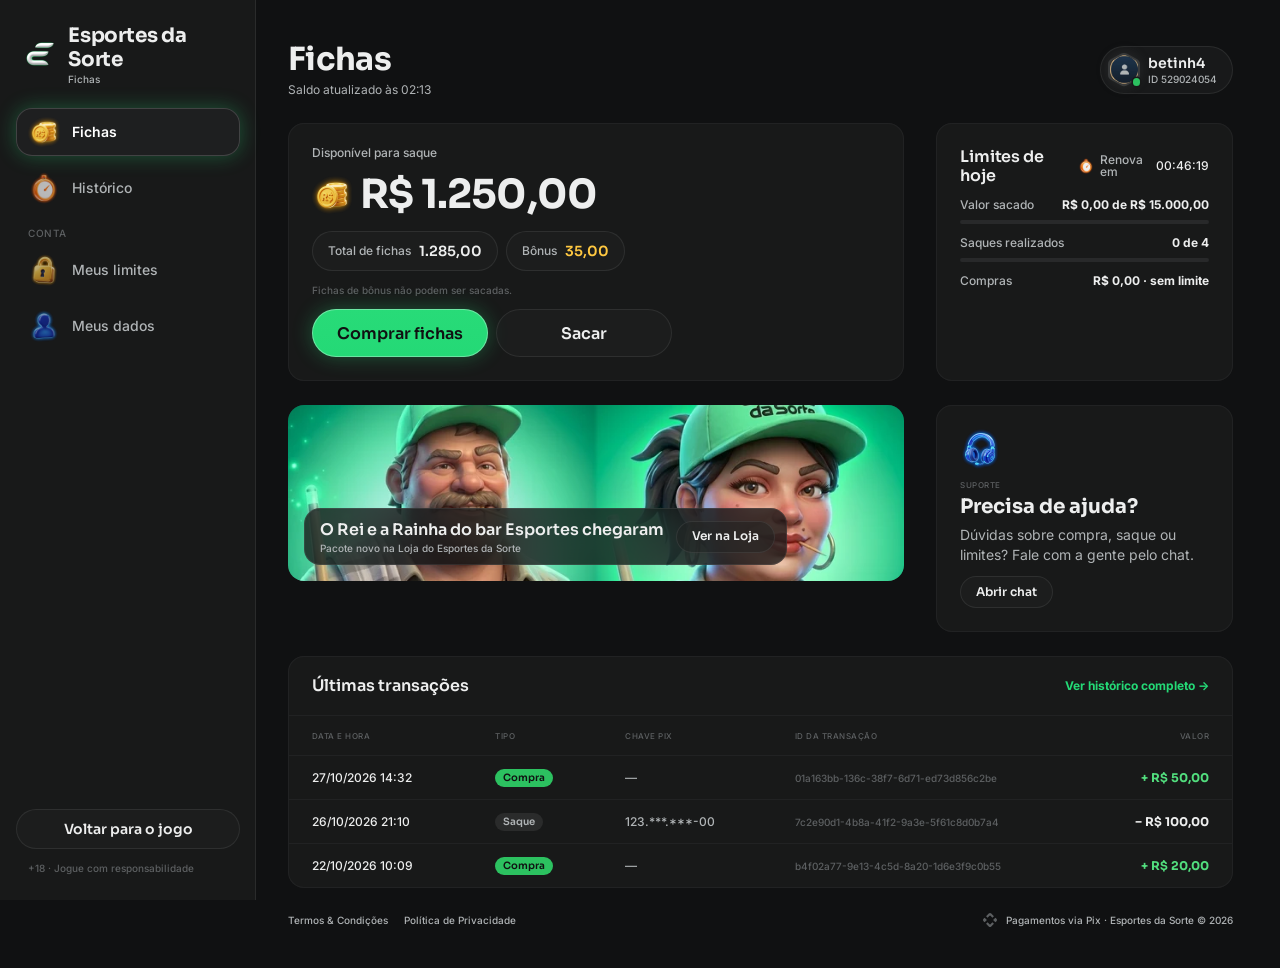
==== fichas/index.html @ b2b9f7c1 "Esportes da Sorte · protótipo navegável gerado a partir do EstrelaGames (cores, logo, verso, Rei e R" ====
<!doctype html>
<html lang="pt-BR">
<head>
<meta charset="utf-8">
<meta name="viewport" content="width=device-width, initial-scale=1, viewport-fit=cover">
<meta name="robots" content="noindex, nofollow">
<meta name="theme-color" content="#101112">
<title>Fichas · Esportes da Sorte</title>
<link rel="icon" href="../assets/ui/logo_icon.webp">
<link rel="preconnect" href="https://fonts.googleapis.com">
<link rel="preconnect" href="https://fonts.gstatic.com" crossorigin>
<link rel="stylesheet" href="https://fonts.googleapis.com/css2?family=Inter:wght@400;500;600;700&family=Sora:wght@600;700;800&display=swap">
<link rel="stylesheet" href="../css/tokens.css?v=20261027h">
<link rel="stylesheet" href="../css/ui.css?v=20261027h">
<link rel="stylesheet" href="fichas.css?v=20261027h">
</head>
<body>
<svg width="0" height="0" style="position:absolute" aria-hidden="true">
  <defs><clipPath id="hexclip" clipPathUnits="objectBoundingBox"><path id="hexpath" d=""/></clipPath></defs>
  <symbol id="i-chev-l-light" viewBox="0 0 320 512"><path d="M20.7 267.3c-6.2-6.2-6.2-16.4 0-22.6l192-192c6.2-6.2 16.4-6.2 22.6 0s6.2 16.4 0 22.6L54.6 256 235.3 436.7c6.2 6.2 6.2 16.4 0 22.6s-16.4 6.2-22.6 0l-192-192z"/></symbol>
  <symbol id="i-x" viewBox="0 0 384 512"><path d="M324.5 411.1c6.2 6.2 16.4 6.2 22.6 0s6.2-16.4 0-22.6L214.6 256 347.1 123.5c6.2-6.2 6.2-16.4 0-22.6s-16.4-6.2-22.6 0L192 233.4 59.5 100.9c-6.2-6.2-16.4-6.2-22.6 0s-6.2 16.4 0 22.6L169.4 256 36.9 388.5c-6.2 6.2-6.2 16.4 0 22.6s16.4 6.2 22.6 0L192 278.6 324.5 411.1z"/></symbol>
  <symbol id="i-check" viewBox="0 0 448 512"><path d="M438.6 105.4c12.5 12.5 12.5 32.8 0 45.3l-256 256c-12.5 12.5-32.8 12.5-45.3 0l-128-128c-12.5-12.5-12.5-32.8 0-45.3s32.8-12.5 45.3 0L160 338.7 393.4 105.4c12.5-12.5 32.8-12.5 45.3 0z"/></symbol>
  <symbol id="i-copy" viewBox="0 0 448 512"><path d="M208 0H332.1c12.7 0 24.9 5.1 33.9 14.1l67.9 67.9c9 9 14.1 21.2 14.1 33.9V336c0 26.5-21.5 48-48 48H208c-26.5 0-48-21.5-48-48V48c0-26.5 21.5-48 48-48zM48 128h80v64H64V448H256V416h64v48c0 26.5-21.5 48-48 48H48c-26.5 0-48-21.5-48-48V176c0-26.5 21.5-48 48-48z"/></symbol>
  <symbol id="i-pix" viewBox="0 0 24 24"><path d="M6.1 6.3 10.1 2.3a2.7 2.7 0 0 1 3.8 0l4 4-2.3 2.3-2.9-2.9a1 1 0 0 0-1.4 0L8.4 8.6 6.1 6.3zm11.8 11.4-4 4a2.7 2.7 0 0 1-3.8 0l-4-4 2.3-2.3 2.9 2.9a1 1 0 0 0 1.4 0l2.9-2.9 2.3 2.3zM2.3 10.1l1.6-1.6L7.4 12l-3.5 3.5-1.6-1.6a2.7 2.7 0 0 1 0-3.8zm19.4 0a2.7 2.7 0 0 1 0 3.8l-1.6 1.6-3.5-3.5 3.5-3.5 1.6 1.6z"/></symbol>
</svg>

<div class="fx">
  <aside class="side" id="side" aria-label="Menu"></aside>
  <div class="main">
    <header class="mtop" id="mtop"></header>
    <main class="page" id="page"></main>
    <footer class="foot" id="foot"></footer>
  </div>
</div>
<div class="veil" id="veil" hidden><section class="drawer" id="drawer" role="dialog" aria-modal="true"></section></div>
<div class="toast" id="toast"><span class="hint-pill" id="toastTxt"></span></div>

<script src="fichas.js?v=20261027h"></script>
</body>
</html>
---- css/tokens.css ----
/* Esportes da Sorte · tokens do DS EstrelaGames (Rjx31bgpOt4m1U8DVKyWtd · modo Esportes da Sorte), valores resolvidos 1:1 */
:root{
  color-scheme: dark;
  /* background */
  --bg-default:#101112; --bg-subtle:#181919; --bg-strong:#212223; --bg-raised:#28292a; --bg-inset:#010101; --bg-highlight:#ffffff14; --bg-chrome:#181919; --bg-divider:#28292a; --bg-band:#00000052;
  --bga-default-50:#10111280; --bga-default-75:#101112bf; --bga-subtle-50:#18191980; --bga-subtle-75:#181919bf;
  --bga-strong-25:#21222340; --bga-strong-50:#21222380; --bga-strong-75:#212223bf;
  --bga-secondary-16:#24d97629; --bga-secondary-32:#24d97652; --bga-accent-12:#ffc8411f;
  /* border */
  --border-muted:#ffffff14; --border-default:#212223; --border-strong:#383a3b; --border-focus:#28db78;
  --border-hl-top:#ffffff29; --border-gold-top:#aef3c0e5; --border-gold-bottom:#28db785c;
  /* text */
  --text-default:#edeeee; --text-muted:#b0b4b6; --text-link:#24d976; --text-subtle:#5d6062; --text-disabled:#454849;
  --text-brand:#24d976; --text-success:#52de7e; --text-error:#ff6b6e; --text-prize:#ffc841;
  --text-on-color:#ffffff; --text-on-color-muted:#ffffffd9; --text-on-color-subtle:#ffffffb2; --text-on-light:#101112;
  /* system */
  --sys-info:#3be682; --sys-success:#2cc160; --sys-success-strong:#8cf0a9; --sys-warning:#ffbe2e; --sys-error:#ef4452;
  --sysa-success-25:#2cc16040; --sysa-error-25:#ef445240; --sysa-info-25:#3b74f540;
  --notification-error:#ef4452;
  /* effects */
  --hl-subtle:#ffffff29; --hl:#ffffff52; --hl-strong:#ffffff7a;
  --shadow-faint:#0000001f; --shadow-subtle:#0000003d; --shadow:#00000066; --shadow-strong:#00000080;
  --glow-info:#28db7852; --glow-accent:#ffbe2e52; --glow-success:#52de7ea3; --glow-gold:#24d97652; --glow-blue:#24d976; --glow-red:#ff6b6e;
  /* surfaces */
  --surface-card-top:#181919; --surface-card-bottom:#101112; --surface-elevated-top:#28292a; --surface-elevated-bottom:#181919;
  /* buttons */
  --btn-primary-top:#28db78; --btn-primary-bg:#2b7d4a; --btn-secondary-border:#3be682;
  --btn-disabled-top:#28292a; --btn-disabled-bg:#28292a; --btn-disabled-text:#454849;
  /* tabs */
  --tab-default-text:#b0b4b6; --tab-container:#212223; --input-border:#212223;
  --tab-padrao:#28db78; --tab-padrao-tint:#28db783d; --tab-rosa:#e93d82; --tab-rosa-tint:#e93d823d;
  /* games */
  --game-truco:#e5484d; --game-paulista:#3b74f5; --game-cacheta:#8752f2; --game-tranca:#2cc160; --game-buraco:#1f9a4a;
  --game-poker:#0fa968; --game-sinuca:#2fa35a; --game-todos:#3be682; --game-domino:#14b8a6; --game-dama:#f76b15; --game-xadrez:#5b6cff;
  --game-paulista-tint:#3b74f53d; --game-truco-tint:#e5484d3d; --game-cacheta-tint:#8752f23d; --game-buraco-tint:#1f9a4a3d;
  /* crew */
  --crew-engenheiro:#4fb3ff; --crew-comandante:#f5c542; --crew-piloto:#ff5a36; --crew-navegador:#e86bff; --crew-explorador:#4dffb8;
  --crew-bar:#ff9f43; --crew-reis:#34d399; --crew-nobru:#3d8bff; --crew-inhui:#ff4fb0;
  /* stake / table */
  --stake-padrao-top:#1f5833; --stake-padrao-bottom:#132d1b; --stake-iniciante-top:#1f9a4a; --stake-iniciante-bottom:#1f502c;
  --table-card-top:#1f5a4a; --table-card-bottom:#0f2e2a; --table-stake:#ffc841;
  --plus-bg:#52de7e; --plus-icon:#101112;
  /* cards */
  --card-face:#ffffff; --card-border:#9ea2a4; --suit-red:#c72c3d; --suit-black:#141922; --back-top:#26693e; --back-bottom:#113c21;
  /* seat timer */
  --seat-timer-track:#ffffff1f; --seat-timer:#3be682;
  /* type */
  --f-display:"Sora", "Inter", system-ui, sans-serif;
  --f-ui:"Inter", system-ui, -apple-system, sans-serif;
  --f-call:"Industry", "Sora", sans-serif;
  /* marca · Esportes da Sorte (sobrescreve) */
  --back-top:#174a29; --back-bottom:#121b14; --btn-primary-text:#101112; --btn-primary-bg:#24d976; --crew-nobru:#3BE682; --crew-inhui:#3BE682; --crew-rainhaeds:#24D976;
}
/* estilos de texto do DS */
.t-d3xl{font:700 64px/1.2 var(--f-display);letter-spacing:-.02em}
.t-d2xl{font:700 48px/1.2 var(--f-display);letter-spacing:-.02em}
.t-dxl{font:700 40px/1.2 var(--f-display);letter-spacing:-.02em}
.t-dl{font:700 32px/1.2 var(--f-display);letter-spacing:-.02em}
.t-dm{font:700 24px/1.2 var(--f-display);letter-spacing:-.01em}
.t-ds{font:700 20px/1.2 var(--f-display);letter-spacing:-.01em}
.t-dxs{font:600 16px/1.2 var(--f-display)}
.t-d2xs{font:600 14px/1.2 var(--f-display)}
.t-d3xs{font:600 12px/1.2 var(--f-display)}
.t-hm{font:700 20px/1.2 var(--f-ui)}
.t-ll{font:500 16px/1 var(--f-ui)} .t-lm{font:500 14px/1 var(--f-ui)} .t-ls{font:500 12px/1 var(--f-ui)} .t-lxs{font:500 10px/1 var(--f-ui)} .t-l2xs{font:500 8px/1 var(--f-ui)}
.t-link{font:700 12px/1.5 var(--f-ui)}
.t-p2xl{font:400 20px/1.5 var(--f-ui)} .t-pm{font:400 14px/1.5 var(--f-ui)} .t-ps{font:400 12px/1.5 var(--f-ui)}
---- css/ui.css ----
/* EstrelaGames · base + componentes do DS (Apple Gamer Style · Glass). Medidas 1:1 com o Figma (frame 375). */
*{box-sizing:border-box}
html,body{height:100%;margin:0}
body{background:#05080c;color:var(--text-default);font-family:var(--f-ui);-webkit-font-smoothing:antialiased;overflow:hidden;-webkit-text-size-adjust:100%}
button{font:inherit;color:inherit;border:0;background:none;padding:0;margin:0;cursor:pointer;-webkit-tap-highlight-color:transparent;text-align:inherit}
button:focus-visible,[role="button"]:focus-visible{outline:2px solid var(--border-focus);outline-offset:2px}
/* cards clicáveis são div[role=button]: o WebKit (iPhone) não estica os filhos de um <button> com flex */
[role="button"]{cursor:pointer;-webkit-tap-highlight-color:transparent;-webkit-user-select:none;user-select:none;outline:0}
input{font:inherit;color:inherit;border:0;background:none;outline:0;padding:0;margin:0;min-width:0}
img,video{display:block;max-width:100%;user-select:none;-webkit-user-drag:none}
svg{display:block}
[hidden]{display:none!important}
.ic{flex:none;object-fit:contain;pointer-events:none}

/* ---------- aparelho ---------- */
.stage-wrap{position:fixed;inset:0;display:flex;align-items:center;justify-content:center}
.phone{position:relative;width:375px;height:812px;background:var(--bg-subtle);overflow:hidden;border-radius:48px;box-shadow:0 0 0 10px #0c1016,0 0 0 11px #2a3340,0 40px 80px rgba(0,0,0,.6);transform-origin:center;display:flex;flex-direction:column}
.status{position:relative;flex:none;height:44px;display:flex;align-items:center;justify-content:space-between;padding:0 26px 0 32px;font:600 15px/1 var(--f-ui);background:var(--bg-subtle);z-index:60;pointer-events:none}
.status .island{position:absolute;left:50%;top:10px;width:118px;height:32px;margin-left:-59px;border-radius:20px;background:#000}
.status .icons{display:flex;gap:6px;align-items:center}
.app{position:relative;flex:1;min-height:0;overflow:hidden}
@media (max-width:520px){
  .phone{width:100vw;height:100vh;height:100dvh;border-radius:0;box-shadow:none;transform:none!important}
  .status{display:none}
  .app{padding-top:env(safe-area-inset-top,0px)}
}
.scr{position:absolute;inset:0;display:flex;flex-direction:column;background:var(--bg-subtle);overflow:hidden}
.app>.scr{top:env(safe-area-inset-top,0px)}
@media (min-width:521px){.app>.scr{top:0}}
.scroll{flex:1;min-height:0;overflow-y:auto;overflow-x:hidden;-webkit-overflow-scrolling:touch;scrollbar-width:none;overscroll-behavior:contain}
.scroll::-webkit-scrollbar,.hscroll::-webkit-scrollbar{display:none}
/* linha com rolagem lateral: sem clip, sangra até a borda da tela (regra Oct 26) */
.hscroll{display:flex;overflow-x:auto;overflow-y:visible;scrollbar-width:none;margin:0 -8px;padding:0 8px;scroll-padding:0 8px;-webkit-overflow-scrolling:touch}

/* ---------- ícones 3D ---------- */
.i16{width:16px;height:16px}.i20{width:20px;height:20px}.i24{width:24px;height:24px}.i28{width:28px;height:28px}.i32{width:32px;height:32px}.i36{width:36px;height:36px}.i40{width:40px;height:40px}.i48{width:48px;height:48px}

/* ---------- header-game (Mobile · Glass) ---------- */
.hdr{position:relative;flex:none;height:64px;display:flex;align-items:center;gap:4px;padding:8px 12px;background:var(--bg-subtle);overflow:hidden;z-index:20}
.hdr::before{content:"";position:absolute;left:48px;top:-70px;width:280px;height:140px;border-radius:50%;background:var(--glow-blue);filter:blur(60px);opacity:.15;pointer-events:none}
.hdr .side{position:relative;flex:1;min-width:0;display:flex;align-items:center;gap:4px}
.hdr .logo{width:24px;height:36px;display:grid;place-items:center;flex:none}
.hdr .logo img{width:25px;height:24px}
.cpill{flex:1;min-width:0;height:34px;display:flex;align-items:center;gap:2px;padding:4px;border-radius:999px;background:linear-gradient(90deg,#52de7e1a,#21222306),var(--bga-strong-50);box-shadow:inset 0 0 0 1px var(--border-muted);overflow:hidden}
.cpill.bonus{padding:4px 8px 4px 4px;background:linear-gradient(90deg,#21222306,#ffc8411a),var(--bga-strong-50)}
.cpill .ic{width:24px;height:24px}
.cpill .t{flex:1;min-width:0;display:flex;flex-direction:column;gap:2px;text-align:left}
.cpill .t small{font:500 8px/1 var(--f-ui);color:var(--text-muted)}
.cpill .t b{font:700 12px/10px var(--f-ui);color:var(--text-default);white-space:nowrap;overflow:hidden;text-overflow:ellipsis}
.cpill.bonus .t b{color:var(--text-prize)}
.cpill .plus{width:20px;height:20px;border-radius:10px;background:var(--plus-bg);display:grid;place-items:center;flex:none}
.cpill .plus svg{width:12px;height:12px;fill:var(--plus-icon)}
.hbell{position:relative;width:36px;height:36px;border-radius:18px;background:var(--bga-strong-50);box-shadow:inset 0 0 0 1px var(--border-muted);display:grid;place-items:center;flex:none}
.hbell .ic{width:28px;height:28px}
.hbell i{position:absolute;left:28px;top:0;width:8px;height:8px;border-radius:50%;background:var(--notification-error)}
.hbell i[hidden]{display:none}

/* ---------- header-avatar (hexágono com borda da tripulação) ---------- */
.hav{position:relative;display:inline-block;flex:none;width:var(--w,44px);height:var(--h,48px)}
.hav .gl{position:absolute;left:-4.5%;top:0;width:109%;aspect-ratio:1;border-radius:50%;background:var(--cc);filter:blur(calc(var(--w,44px) * .16));opacity:.45;pointer-events:none}
.hav .hx{position:absolute;inset:0;-webkit-clip-path:url(#hexclip);clip-path:url(#hexclip);background:var(--cc)}
.hav .hx img{position:absolute;inset:2px;width:calc(100% - 4px);height:calc(100% - 4px);object-fit:cover;object-position:center top;-webkit-clip-path:url(#hexclip);clip-path:url(#hexclip);background:var(--bg-raised)}
.hav .on{position:absolute;left:77%;top:75%;width:23%;aspect-ratio:1;border-radius:50%;background:var(--sys-success);box-shadow:0 0 0 1.5px var(--bg-subtle)}
.hav.xs{--w:24px;--h:26px}.hav.s{--w:32px;--h:35px}.hav.m{--w:44px;--h:48px}.hav.l{--w:56px;--h:60px}
.hav.xs .hx img,.hav.s .hx img{inset:1.5px;width:calc(100% - 3px);height:calc(100% - 3px)}
.hav.empty{height:var(--w)}
.hav.empty .av0{position:absolute;inset:4.5%;width:91%;height:91%}
.hav.empty .add{position:absolute;left:63.6%;top:63.6%;width:27.3%;height:27.3%;border-radius:50%;background:var(--plus-bg);box-shadow:0 0 0 1.2px var(--bg-subtle);display:grid;place-items:center}
.hav.empty .add svg{width:58%;height:58%;fill:var(--plus-icon)}

/* ---------- avatar circular (avatar-estrela-games) ---------- */
.av{position:relative;display:inline-block;vertical-align:middle;flex:none;width:var(--s,48px);height:var(--s,48px);border-radius:50%;background:linear-gradient(180deg,var(--surface-elevated-top),var(--surface-elevated-bottom));box-shadow:inset 0 0 0 var(--bw,2px) #ffffff29}
.av img{position:absolute;inset:var(--bw,2px);width:calc(100% - 2*var(--bw,2px));height:calc(100% - 2*var(--bw,2px));border-radius:50%;object-fit:cover;object-position:center top}
.av.s{--s:32px;--bw:1px}.av.m{--s:48px;--bw:2px}.av.l{--s:80px;--bw:3px}.av.xl{--s:120px;--bw:4px}
.av .lvl{position:absolute;left:50%;bottom:-4px;transform:translateX(-50%);padding:1px 6px;border-radius:999px;background:var(--bg-raised);box-shadow:0 0 0 2px var(--bg-default);font:600 12px/14px var(--f-display);white-space:nowrap}
.av.empty .ph{position:absolute;inset:25%;width:50%;height:50%;fill:#ffffff52}
.av .addb{position:absolute;left:63.3%;top:63.3%;width:36.7%;height:36.7%;border-radius:50%;background:var(--plus-bg);display:grid;place-items:center;box-shadow:0 0 0 3px var(--bg-subtle)}
.av .addb svg{width:50%;height:50%;fill:#fff}

/* ---------- navbar-glass ---------- */
.nav{position:absolute;left:16px;right:16px;bottom:calc(12px + env(safe-area-inset-bottom,0px));height:64px;display:flex;align-items:stretch;padding:4px;border-radius:24px;background:var(--bga-strong-75);box-shadow:inset 0 0 0 1px var(--border-muted);-webkit-backdrop-filter:blur(24px);backdrop-filter:blur(24px);z-index:30}
.nav>button{position:relative;flex:1;min-width:0;display:flex;flex-direction:column;align-items:center;justify-content:center;border-radius:20px}
.nav>button .ic{width:32px;height:32px;opacity:.75}
.nav>button>span{font:500 10px/1 var(--f-ui);color:var(--text-subtle);white-space:nowrap}
.nav>button.on{flex:none;width:104px;justify-content:flex-end;gap:2px;padding-bottom:6px;background:var(--bga-secondary-16);box-shadow:inset 0 0 0 1px var(--hl-subtle),0 0 20px var(--glow-info)}
.nav>button.on .ic{position:absolute;left:28px;top:-14px;width:48px;height:48px;opacity:1}
.nav>button.on .lr{width:100%;display:flex;align-items:center;justify-content:space-between;padding:0 8px}
.nav>button.on .lr span{font:500 10px/1 var(--f-ui);color:var(--text-on-color)}
.nav .lr i{width:16px;height:16px;display:grid;place-items:center}
.nav .lr svg{width:10px;height:16px;fill:var(--text-on-color)}

/* ---------- game-block ---------- */
.gb{position:relative;flex:none;width:72px;height:64px;border-radius:16px;display:flex;flex-direction:column;align-items:center;justify-content:center;padding:4px 0;background:var(--tab-container);box-shadow:inset 0 0 0 1px var(--hl);font:500 10px/1 var(--f-ui);color:var(--text-on-color);white-space:nowrap}
.gb .ic{width:40px;height:40px}
.gb.on{justify-content:flex-end;padding:0 0 6px;background:var(--gc);box-shadow:0 4px 12px var(--gs,transparent)}
.gb.on .ic{position:absolute;left:50%;top:-12px;width:60px;height:60px;margin-left:-30px}
.gb .lk{position:absolute;right:4px;top:4px;width:14px;height:14px;opacity:.8}
.gb.on .lk{display:none}
.games-row{gap:8px;padding-top:12px;margin-top:-12px}
.games-row .gb{width:72px}

/* ---------- tabs ---------- */
.tabs{display:flex;gap:2px;height:44px;padding:4px;border-radius:12px;background:var(--bg-raised);box-shadow:inset 0 0 0 1px var(--input-border)}
.tabs>button{position:relative;flex:1;min-width:0;height:34px;border-radius:8px;display:flex;align-items:center;justify-content:center;padding:8px 16px;font:500 12px/1 var(--f-ui);color:var(--tab-default-text);white-space:nowrap}
.tabs>button.on{background:var(--tc-tint);font:700 12px/18px var(--f-ui);color:var(--text-default)}
.tabs>button.on::after{content:"";position:absolute;left:50%;bottom:0;width:24px;height:3px;margin-left:-12px;border-radius:2px;background:var(--tc);box-shadow:0 0 8px var(--tc)}
.tabs>button .lk{font:500 9px/1 var(--f-ui);margin-left:4px;opacity:.7}
.tabs{--tc:var(--tab-padrao);--tc-tint:var(--tab-padrao-tint)}
.tabs.t-azul{--tc:var(--game-paulista);--tc-tint:var(--game-paulista-tint)}
.tabs.t-vermelha{--tc:var(--game-truco);--tc-tint:var(--game-truco-tint)}
.tabs.t-roxa{--tc:var(--game-cacheta);--tc-tint:var(--game-cacheta-tint)}
.tabs.t-verde{--tc:var(--game-buraco);--tc-tint:var(--game-buraco-tint)}
.tabs.t-rosa{--tc:var(--tab-rosa);--tc-tint:var(--tab-rosa-tint)}

/* ---------- button-glass ---------- */
.btn{display:inline-flex;align-items:center;justify-content:center;gap:8px;white-space:nowrap;transition:transform .12s,filter .12s;flex:none}
.btn:active{transform:scale(.97)}
.btn.l{height:48px;padding:0 24px;border-radius:24px;font:600 16px/1.2 var(--f-display)}
.btn.m{height:40px;padding:0 20px;border-radius:20px;font:600 14px/1.2 var(--f-display)}
.btn.s{height:32px;padding:0 16px;border-radius:16px;font:600 12px/1.2 var(--f-display)}
.btn.xl{height:56px;padding:0 24px;border-radius:28px;font:600 16px/1.2 var(--f-display)}
.btn.m44{height:44px;border-radius:22px}
.btn.pri{background:linear-gradient(180deg,var(--btn-primary-top),var(--btn-primary-bg));box-shadow:inset 0 0 0 1px var(--hl),0 0 20px var(--glow-info);color:var(--btn-primary-text)}
.btn.sec{background:var(--bga-strong-50);box-shadow:inset 0 0 0 1px var(--border-muted);color:var(--text-default)}
.btn:disabled,.btn.dis{background:var(--btn-disabled-bg);box-shadow:none;color:var(--btn-disabled-text);pointer-events:none}
.btn.danger-txt{background:none;box-shadow:none;color:var(--text-error);font:500 14px/1 var(--f-ui)}
.btn.fill{flex:1;min-width:0}
.btn.wide{width:100%}
.btn .ic{width:20px;height:20px}

/* ---------- button-icon ---------- */
.bicon{width:40px;height:40px;border-radius:20px;display:grid;place-items:center;flex:none;background:var(--bga-strong-50);box-shadow:inset 0 0 0 1px var(--border-muted)}
.bicon .ic{width:24px;height:24px}
.bicon.s{width:32px;height:32px;border-radius:16px}.bicon.s .ic{width:20px;height:20px}
.bicon svg{width:14px;height:14px;fill:var(--text-default)}
.bicon.s28{width:28px;height:28px;border-radius:14px}.bicon.s28 svg{width:16px;height:16px}

/* ---------- tag ---------- */
.tag{display:inline-flex;align-items:center;gap:4px;padding:2px 8px;border-radius:999px;font:600 12px/14px var(--f-display);white-space:nowrap;flex:none}
.tag.neutral{background:#ffffff14;color:var(--text-muted)}
.tag.gold{background:#24d97629;color:var(--text-brand);box-shadow:inset 0 0 0 1px #aef3c08c}
.tag.success{background:var(--sys-success);color:var(--bg-default)}
.tag.danger{background:var(--sys-error);color:var(--text-default)}
.tag.info{background:var(--sys-info);color:var(--text-default)}
.tag.live{background:var(--sys-error);color:var(--text-default)}
.tag.beginner{background:var(--game-buraco);color:var(--text-default)}

/* ---------- section-title ---------- */
.stitle{display:flex;align-items:center;justify-content:space-between;gap:16px}
.stitle .tx{flex:1;min-width:0;display:flex;flex-direction:column;gap:2px}
.stitle b{font:700 20px/1.2 var(--f-display);letter-spacing:-.01em}
.stitle small{font:500 12px/1 var(--f-ui);color:var(--text-muted)}
.trow{display:flex;align-items:center;justify-content:space-between;gap:8px}
.trow b{font:600 14px/1.2 var(--f-display)}
.trow small{font:500 10px/1 var(--f-ui);color:var(--text-subtle)}

/* ---------- page-top ---------- */
.ptop{flex:none;display:flex;align-items:center;justify-content:space-between;gap:8px;padding:8px;min-height:45px}
.ptop .l{display:flex;align-items:center;gap:8px;min-width:0}
.ptop .back{width:28px;height:28px;border-radius:14px;display:grid;place-items:center;background:var(--bga-strong-50);box-shadow:inset 0 0 0 1px var(--border-muted);flex:none}
.ptop .back svg{width:10px;height:16px;fill:var(--text-default)}
.ptop .tx{display:flex;flex-direction:column;min-width:0}
.ptop .tx b{font:600 16px/1.2 var(--f-display);white-space:nowrap;overflow:hidden;text-overflow:ellipsis}
.ptop .tx small{display:flex;align-items:center;gap:4px;font:500 10px/1 var(--f-ui);color:var(--text-muted)}
.ptop .tx small i{width:6px;height:6px;border-radius:50%;background:var(--sys-success)}

/* ---------- input-search / input ---------- */
.search{display:flex;align-items:center;gap:8px;height:40px;padding:0 16px 0 12px;border-radius:20px;background:var(--bga-strong-50);box-shadow:inset 0 0 0 1px var(--border-muted)}
.search svg{width:16px;height:16px;fill:var(--text-muted);flex:none}
.search input{flex:1;font:500 12px/1 var(--f-ui);color:var(--text-default)}
.search input::placeholder{color:var(--text-muted)}
.field{display:flex;flex-direction:column;gap:8px}
.field>label{font:500 14px/1 var(--f-ui);color:var(--text-default)}
.field .box{display:flex;align-items:center;gap:8px;height:40px;padding:8px 12px;border-radius:12px;background:var(--bga-strong-50);box-shadow:inset 0 0 0 1px var(--border-muted)}
.field .box:focus-within{box-shadow:inset 0 0 0 1px var(--border-focus)}
.field .box input{flex:1;font:400 14px/1.5 var(--f-ui);color:var(--text-default)}
.field .box input::placeholder{color:var(--text-disabled)}
.field .box button svg{width:20px;height:20px;fill:var(--text-muted)}

/* ---------- otp ---------- */
.otp{display:flex;gap:8px;justify-content:center}
.otp .bx{width:48px;height:56px;border-radius:12px;background:#ffffff14;display:grid;place-items:center;font:700 24px/1.2 var(--f-display);color:var(--text-default);box-shadow:inset 0 0 0 1px var(--border-muted)}
.otp .bx.act{background:#ffffff1f;box-shadow:inset 0 0 0 2px var(--border-focus),0 0 12px var(--glow-info)}
.otp .bx.act::after{content:"";width:2px;height:24px;background:var(--border-focus);animation:blink 1s steps(1) infinite}
@keyframes blink{50%{opacity:0}}
.otp-in{position:absolute;opacity:0;pointer-events:none;width:1px;height:1px}

/* ---------- progress ---------- */
.prog{height:4px;border-radius:999px;background:#ffffff1f;overflow:hidden;flex:1}
.prog i{display:block;height:100%;border-radius:inherit;background:var(--tab-padrao);transition:width .3s}

/* ---------- stake-pill ---------- */
.stakes{position:relative;height:128px;overflow:hidden;margin:0 -8px}
.stakes .track{position:absolute;top:8px;left:50%;transform:translateX(-50%);display:flex;align-items:center;gap:8px;height:112px}
.sp{position:relative;flex:none;display:flex;flex-direction:column;border-radius:16px;padding:4px 4px 0;background:linear-gradient(180deg,var(--surface-elevated-top),var(--surface-card-bottom));box-shadow:inset 0 0 0 1px #ffffff29,0 16px 40px var(--shadow);transition:width .25s,height .25s}
.sp .st{position:relative;flex:1;align-self:stretch;border-radius:12px;display:flex;flex-direction:column;align-items:center;justify-content:center;gap:4px;background:linear-gradient(180deg,var(--stake-padrao-top),var(--stake-padrao-bottom));box-shadow:inset 0 0 0 1px var(--hl-subtle),inset 0 2px 8px var(--shadow)}
.sp .v{display:flex;align-items:center;gap:4px;font:600 14px/1.2 var(--f-display);white-space:nowrap}
.sp .v .ic{width:14px;height:14px}
.sp .q{position:absolute;top:4px;right:4px;display:flex;align-items:center;gap:3px;padding:2px 5px;border-radius:8px;background:var(--bga-strong-50);font:500 8px/1 var(--f-ui);white-space:nowrap}
.sp .q::before{content:"";width:5px;height:5px;border-radius:50%;background:var(--sys-success)}
.sp .tg{padding:2px 6px;border-radius:6px;background:var(--bga-strong-50);font:500 8px/1 var(--f-ui);color:var(--text-success)}
.sp .ft{flex:none;display:flex;align-items:center;justify-content:center;gap:3px;padding:4px 0 5px;white-space:nowrap}
.sp .ft small{font:500 8px/1 var(--f-ui);color:var(--text-muted)}
.sp .ft b{font:500 8px/1 var(--f-ui)}
.sp.ini .st{background:linear-gradient(180deg,var(--stake-iniciante-top),var(--stake-iniciante-bottom))}
.sp.S{width:68px;height:68px;padding:4px}
.sp.S .q,.sp.S .ft,.sp.S .tg{display:none}
.sp.M{width:88px;height:88px}
.sp.M .v{font:600 16px/1.2 var(--f-display)} .sp.M .v .ic{width:18px;height:18px}
.sp.L{width:112px;height:112px}
.sp.L .v{font:700 20px/1.2 var(--f-display);letter-spacing:-.01em} .sp.L .v .ic{width:24px;height:24px}
.sp.L .ft b{font:500 10px/1 var(--f-ui)}
.sp.on{box-shadow:inset 0 0 0 2px var(--btn-secondary-border),0 0 20px var(--glow-info)}
.sp.on .st{background:linear-gradient(180deg,var(--btn-primary-top),var(--btn-primary-bg))}
.sp.on.ini .st{background:linear-gradient(180deg,var(--stake-iniciante-top),var(--stake-iniciante-bottom))}
.stake-grid{display:grid;grid-template-columns:repeat(3,minmax(0,1fr));gap:12px}
.stake-grid .sp{width:auto;height:88px}

/* ---------- table-glass (mesa aberta) ---------- */
.tg-row{display:grid;grid-template-columns:repeat(2,minmax(0,1fr));gap:16px 8px}
.tgl{position:relative;height:92px;border-radius:46px;padding:4px;display:flex;background:linear-gradient(180deg,var(--surface-elevated-top),var(--surface-card-bottom));box-shadow:inset 0 0 0 1px #ffffff29,0 16px 40px var(--shadow);text-align:left}
.tgl .felt{flex:1;align-self:stretch;min-width:0;display:flex;align-items:center;padding:10px 12px 6px 70px;border-radius:41px;background:linear-gradient(180deg,var(--table-card-top),var(--table-card-bottom));box-shadow:inset 0 0 0 1px var(--hl-subtle),inset 0 2px 8px var(--shadow)}
.tgl .vals{display:flex;flex-direction:column;gap:4px;min-width:0}
.tgl .vals b{font:600 14px/1.2 var(--f-display);color:var(--table-stake);white-space:nowrap}
.tgl .vals small{font:500 10px/1 var(--f-ui);color:#ffffffb2;white-space:nowrap}
.tgl .seats{display:flex;align-items:center;gap:2px;height:20px}
.tgl .seats .pl{display:flex}
.tgl .seats .pl span{width:20px;height:20px;border-radius:10px;overflow:hidden;background:var(--cc);margin-right:-6px;box-shadow:0 0 0 1px var(--table-card-bottom)}
.tgl .seats .pl span img{width:100%;height:100%;object-fit:cover;object-position:center top}
.tgl .seats em{font:600 12px/14px var(--f-display);font-style:normal;margin-left:8px}
.tgl .tab{position:absolute;left:50%;top:-8px;transform:translateX(-50%);padding:2px 8px;border-radius:8px;background:var(--surface-elevated-top);box-shadow:inset 0 0 0 1px var(--border-muted);font:500 10px/12px var(--f-ui);color:var(--text-subtle);white-space:nowrap}
.tgl .deck{position:absolute;left:14px;top:25px;width:52px;height:52px}
.tgl.locked .felt>*{opacity:.55}
.tgl.pool{border-radius:16px}
.tgl.pool .felt{border-radius:12px;position:relative;overflow:hidden;background:linear-gradient(180deg,#2fa35a,#145c32)}
.tgl.pool .felt::before{content:"";position:absolute;left:30%;top:0;bottom:0;border-left:1px solid #ffffff29}
.tgl.pool .pk{position:absolute;width:10px;height:10px;border-radius:50%;background:#000000b2;box-shadow:inset 0 0 0 1px #ffffff1f}

/* ---------- action-tile ---------- */
.atile{width:80px;height:64px;border-radius:16px;display:flex;flex-direction:column;align-items:center;justify-content:center;background:var(--bga-strong-50);box-shadow:inset 0 0 0 1px var(--border-muted);font:600 14px/1.2 var(--f-display);flex:none}
.atile .ic{width:28px;height:28px}

/* ---------- bottom sheet (sheet glass) ---------- */
.veil{position:absolute;inset:0;z-index:50;background:var(--bga-default-75);display:flex;align-items:flex-end;animation:fade .2s both}
.bsheet{position:relative;width:100%;max-height:calc(100% - 24px);display:flex;flex-direction:column;align-items:stretch;gap:12px;padding:8px 12px calc(24px + env(safe-area-inset-bottom,0px));border-radius:24px 24px 0 0;background:var(--bg-subtle);box-shadow:inset 0 1px 0 var(--hl-subtle),0 16px 40px var(--shadow);animation:up .28s cubic-bezier(.2,.9,.3,1) both;overflow:hidden}
.bsheet.g16{gap:16px}
.bsheet .handle{width:36px;height:4px;border-radius:2px;background:var(--border-muted);align-self:center;flex:none}
.bsheet .scroll{margin:0 -12px;padding:0 12px}
.sh-h{display:flex;align-items:center;gap:12px;flex:none}
.sh-h>.ic{width:36px;height:36px}
.sh-h .tx{flex:1;min-width:0;display:flex;flex-direction:column;gap:2px}
.sh-h .tx b{font:600 16px/1.2 var(--f-display)}
.sh-h .tx small{font:500 10px/1.2 var(--f-ui);color:var(--text-subtle)}
.sh-h .tx small.ok{display:flex;align-items:center;gap:6px;color:var(--sys-success)}
.sh-h .tx small.ok::before{content:"";width:8px;height:8px;border-radius:50%;background:var(--sys-success)}
.xbtn{width:32px;height:32px;border-radius:16px;display:grid;place-items:center;background:var(--bga-strong-50);box-shadow:inset 0 0 0 1px var(--border-muted);flex:none}
.xbtn svg{width:14px;height:14px;fill:var(--text-default)}
@keyframes up{from{transform:translateY(100%)}to{transform:none}}
@keyframes fade{from{opacity:0}}
@keyframes pop{from{transform:scale(.3);opacity:0}}

/* ---------- hint (pílula) / toast ---------- */
.hint-pill{display:inline-flex;align-items:center;gap:4px;padding:4px 12px;border-radius:999px;background:var(--bga-strong-75);box-shadow:inset 0 0 0 1px var(--hl-subtle);font:500 10px/1.2 var(--f-ui);color:var(--text-default);white-space:nowrap;-webkit-backdrop-filter:blur(12px);backdrop-filter:blur(12px)}
.toast{position:absolute;left:50%;top:72px;transform:translate(-50%,-8px);opacity:0;transition:opacity .2s,transform .2s;z-index:90;pointer-events:none;max-width:calc(100% - 32px)}
.toast .hint-pill{font-size:11px;padding:6px 14px;white-space:normal;text-align:center}
.toast.show{opacity:1;transform:translate(-50%,0)}

/* ---------- list / cells ---------- */
.cell{display:flex;flex-direction:column;gap:2px;padding:8px;border-radius:12px;background:var(--bga-strong-50);box-shadow:inset 0 0 0 1px var(--border-muted);min-width:0;flex:1}
.cell small{font:500 10px/1 var(--f-ui);color:var(--text-subtle)}
.cell b{font:600 14px/1.2 var(--f-display);white-space:nowrap}
.card-raised{border-radius:16px;background:var(--bg-raised)}
.muted{color:var(--text-muted)}.subtle{color:var(--text-subtle)}.prize{color:var(--text-prize)}.ok{color:var(--text-success)}.err{color:var(--text-error)}

@media (prefers-reduced-motion: reduce){*,*::before,*::after{animation-duration:.01ms!important;animation-iteration-count:1!important;transition-duration:.01ms!important}}
---- fichas/fichas.css ----
/* Esportes da Sorte · Fichas (página fora do app). Usa os tokens e componentes do app (../css/tokens.css + ui.css: .btn, .tabs, .tag, .field, .xbtn, .hav, .toast).
   Celular (Figma W01–W09, 375): header + abas + cartões empilhados, comprar/sacar em tela cheia.
   Computador ≥ 1024 (Figma DW01–DW09, 1920): menu 256 à esquerda, conteúdo 1312 (grade 864 + 416, gap 32), comprar/sacar num drawer de 480. */
html,body{height:auto;min-height:100%}
html{scrollbar-gutter:stable}
body{overflow:auto;background:var(--bg-default)}
body.lock{overflow:hidden}
a{color:inherit;text-decoration:none}
.od{display:none}
.fx{min-height:100vh;display:flex}
.main{flex:1;min-width:0;display:flex;flex-direction:column}
.ic{width:24px;height:24px}

/* ---------- celular: header + abas ---------- */
.side{display:none}
.mtop{position:sticky;top:0;z-index:20;display:flex;flex-direction:column;background:var(--bg-default);padding-top:env(safe-area-inset-top,0px)}
.mtop .row{display:flex;align-items:center;gap:12px;height:60px;padding:0 16px 0 12px;box-shadow:inset 0 -1px 0 var(--border-muted)}
.bk{width:32px;height:32px;border-radius:16px;display:grid;place-items:center;flex:none;background:var(--bga-strong-50);box-shadow:inset 0 0 0 1px var(--border-muted)}
.bk svg{width:10px;height:16px;fill:var(--text-brand)}
.brand{flex:1;min-width:0;display:flex;align-items:center;gap:12px}
.brand img{width:33px;height:32px}
.brand span{display:flex;flex-direction:column;gap:2px}
.brand b{font:700 20px/1.2 var(--f-display);letter-spacing:-.01em}
.brand small{font:500 10px/1 var(--f-ui);color:var(--text-muted)}
.mtop .tabs{margin:12px 12px 0}
.mtop .tabs>button{height:36px}

.page{display:flex;flex-direction:column;gap:12px;padding:12px 12px 0}
.ptitle{display:none}
.ptitle.mob{display:flex;padding:8px 4px 0}
.ptitle .tx{display:flex;flex-direction:column;gap:4px}
.ptitle h1{margin:0;font:700 20px/1.2 var(--f-display);letter-spacing:-.01em}
.ptitle .tx small{font:400 12px/1.4 var(--f-ui);color:var(--text-muted)}
.ptitle .r{display:none}

.card{display:flex;flex-direction:column;gap:16px;padding:16px;border-radius:16px;background:var(--bg-subtle);box-shadow:inset 0 0 0 1px var(--border-default)}
.grid,.col{display:flex;flex-direction:column;gap:12px}

/* saldo */
.bal{gap:12px}
.bal .lbl{font:500 12px/1 var(--f-ui);color:var(--text-muted)}
.amt{display:flex;align-items:center;gap:8px}
.amt .ic{width:32px;height:32px}
.amt b{font:700 32px/1.2 var(--f-display);letter-spacing:-.02em}
.chips{display:flex;flex-wrap:wrap;gap:8px}
.chip{display:inline-flex;align-items:center;gap:8px;height:40px;padding:0 16px;border-radius:20px;background:var(--bga-strong-50);box-shadow:inset 0 0 0 1px var(--border-muted)}
.chip small{font:500 12px/1 var(--f-ui);color:var(--text-muted)}
.chip b{font:600 14px/1.2 var(--f-display)}
.prize{color:var(--text-prize)}
.bal .bnote{font:500 10px/1.4 var(--f-ui);color:var(--text-subtle)}
.acts{display:grid;grid-template-columns:repeat(2,minmax(0,1fr));gap:8px}
.acts .btn{width:100%}

/* limites */
.lim{gap:12px}
.lh{display:flex;align-items:center;justify-content:space-between;gap:8px}
.lh>b{font:700 20px/1.2 var(--f-display);letter-spacing:-.01em}
.renew{display:flex;align-items:center;gap:6px}
.renew .ic{width:16px;height:16px}
.renew small{font:500 12px/1 var(--f-ui);color:var(--text-muted)}
.renew b{font:500 12px/1 var(--f-ui)}
.lrow{display:flex;align-items:center;justify-content:space-between;gap:8px;font:500 14px/1.2 var(--f-ui);color:var(--text-muted)}
.lrow b{font:700 14px/1.2 var(--f-ui);color:var(--text-default);text-align:right}
.lbar{display:block;height:4px;margin-top:-4px;border-radius:2px;background:var(--bg-raised);overflow:hidden}
.lbar i{display:block;height:100%;border-radius:2px;background:var(--tab-padrao)}

/* banner da Loja */
.banner{position:relative;height:168px;border-radius:16px;overflow:hidden;box-shadow:inset 0 0 0 1px var(--border-default)}
.banner>img{width:100%;height:100%;object-fit:cover;object-position:center 30%}
.banner .gl{position:absolute;left:12px;right:12px;bottom:12px;display:flex;align-items:center;gap:12px;padding:12px 12px 12px 16px;border-radius:16px;background:var(--bga-default-75);-webkit-backdrop-filter:blur(24px);backdrop-filter:blur(24px);box-shadow:inset 0 0 0 1px var(--border-muted)}
.banner .gl>span{flex:1;min-width:0;display:flex;flex-direction:column;gap:4px}
.banner .gl b{font:600 14px/1.2 var(--f-display);white-space:nowrap;overflow:hidden;text-overflow:ellipsis}
.banner .gl small{font:500 10px/1 var(--f-ui);color:var(--text-muted)}

/* suporte */
.help{flex-direction:row;align-items:center;gap:12px}
.help>.ic{width:40px;height:40px}
.help .tx{flex:1;min-width:0;display:flex;flex-direction:column;gap:2px}
.help .k{display:none}
.help .tx b{font:600 16px/1.2 var(--f-display)}
.help .tx>span{font:500 12px/1.3 var(--f-ui);color:var(--text-muted)}

/* transações */
.txs{padding:0;gap:0;overflow:hidden}
.th{display:flex;align-items:center;justify-content:space-between;padding:16px;box-shadow:inset 0 -1px 0 var(--border-default)}
.th b{font:600 16px/1.2 var(--f-display)}
.th a{font:700 12px/1.5 var(--f-ui);color:var(--text-link)}
.tbl{display:none}
.tlist{display:flex;flex-direction:column}
.trow{display:flex;align-items:center;justify-content:space-between;gap:12px;padding:16px;box-shadow:inset 0 -1px 0 var(--border-default)}
.trow:last-child{box-shadow:none}
.trow span{display:flex;flex-direction:column;gap:6px}
.trow .l{align-items:flex-start}
.trow .r{align-items:flex-end;text-align:right}
.trow small{font:500 12px/1 var(--f-ui);color:var(--text-muted)}
.trow .r small{font-size:10px;color:var(--text-subtle)}
.trow b{font:700 14px/1.2 var(--f-display)}
.ok{color:var(--text-success)!important}
.tag{font-size:12px;padding:3px 10px}

/* histórico: no celular cada bloco é um cartão */
.hist{background:none;box-shadow:none;padding:0;gap:12px}
.hbar{display:flex;flex-direction:column;gap:12px}
.hbar .tabs>button{height:36px}
.flt{display:flex;gap:8px}
.fbtn,.search{display:flex;align-items:center;gap:8px;height:40px;padding:0 12px;border-radius:12px;background:var(--bg-subtle);box-shadow:inset 0 0 0 1px var(--border-default);font:500 14px/1 var(--f-ui)}
.fbtn{flex:none}
.fbtn .ic,.search .ic{width:20px;height:20px}
.search{flex:1;min-width:0}
.search input{flex:1;font:400 14px/1.5 var(--f-ui)}
.search input::placeholder{color:var(--text-muted)}
.sum{display:grid;grid-template-columns:repeat(3,minmax(0,1fr));gap:8px;padding:16px;border-radius:16px;background:var(--bg-subtle);box-shadow:inset 0 0 0 1px var(--border-default)}
.sum div{display:flex;flex-direction:column;gap:6px}
.sum small{font:500 10px/1 var(--f-ui);color:var(--text-subtle);text-transform:uppercase;letter-spacing:.04em}
.sum div:last-child{text-align:right}
.sum b{font:700 20px/1.2 var(--f-display);letter-spacing:-.01em}
.hl{display:flex;flex-direction:column;border-radius:16px;background:var(--bg-subtle);box-shadow:inset 0 0 0 1px var(--border-default);overflow:hidden}
.hl .trow{box-shadow:inset 0 -1px 0 var(--border-default)}
.pag{padding:16px;text-align:center;font:500 10px/1 var(--f-ui);color:var(--text-subtle)}
.empty{margin:0;padding:32px 16px;text-align:center;font:500 14px/1.4 var(--f-ui);color:var(--text-muted)}

/* dados + avisos */
.dados{gap:0;padding:4px 16px}
.dados div{display:flex;flex-direction:column;gap:6px;padding:12px 0;box-shadow:inset 0 -1px 0 var(--border-default)}
.dados div:last-child{box-shadow:none}
.dados small{font:500 12px/1 var(--f-ui);color:var(--text-muted)}
.dados b{font:500 16px/1.2 var(--f-ui)}
.tip{margin:0;padding:12px;border-radius:12px;background:var(--bg-subtle);box-shadow:inset 0 0 0 1px var(--border-default);font:500 12px/1.4 var(--f-ui);color:var(--text-muted)}

/* rodapé */
.foot{display:flex;flex-direction:column;align-items:center;gap:12px;padding:24px 16px calc(24px + env(safe-area-inset-bottom,0px));font:500 10px/1 var(--f-ui);color:var(--text-subtle)}
.foot .lk{display:flex;gap:16px}
.foot .lk a{color:var(--text-muted)}
.foot .pix{display:flex;align-items:center;gap:8px;color:var(--text-muted)}
.foot .pix svg{width:16px;height:16px;fill:var(--text-subtle)}

/* ---------- comprar / sacar ---------- */
.veil{position:fixed;inset:0;z-index:60;background:var(--bga-default-75);animation:fade .2s both}
.drawer{position:absolute;inset:0;display:flex;flex-direction:column;background:var(--bg-default);overflow-y:auto;animation:dIn .22s ease-out both}
@keyframes fade{from{opacity:0}}
@keyframes dIn{from{transform:translateY(16px);opacity:0}}
.dh{position:sticky;top:0;z-index:2;display:flex;align-items:center;justify-content:space-between;padding:calc(16px + env(safe-area-inset-top,0px)) 16px 16px;background:var(--bg-subtle);box-shadow:inset 0 -1px 0 var(--border-muted)}
.dh b{font:700 20px/1.2 var(--f-display);letter-spacing:-.01em}
.xbtn svg{fill:var(--text-brand)}
.steps{display:flex;align-items:center;gap:8px;margin:0;padding:16px;list-style:none}
.steps>b{flex:1;min-width:8px;height:1px;background:var(--border-default)}
.steps li{display:flex;align-items:center;gap:8px;font:500 12px/1 var(--f-ui);color:var(--text-muted);white-space:nowrap}
.steps i{width:24px;height:24px;border-radius:12px;display:grid;place-items:center;font:500 10px/1 var(--f-ui);font-style:normal;background:var(--bga-strong-50);box-shadow:inset 0 0 0 1.5px var(--border-strong)}
.steps i svg{width:10px;height:10px;fill:var(--text-default)}
.steps li.on{color:var(--text-default)}
.steps li.on i,.steps li.done i{box-shadow:inset 0 0 0 1.5px var(--btn-secondary-border),0 0 8px var(--glow-info)}
.db{display:flex;flex-direction:column;gap:16px;padding:8px 16px calc(32px + env(safe-area-inset-bottom,0px))}
.bmini{display:flex;align-items:center;gap:12px;padding:12px 16px;border-radius:16px;background:var(--bg-subtle);box-shadow:inset 0 0 0 1px var(--border-default)}
.bmini .ic{width:32px;height:32px}
.bmini span{display:flex;flex-direction:column;gap:2px}
.bmini .a{flex:1}.bmini .b{align-items:flex-end}
.bmini small{font:500 10px/1 var(--f-ui);color:var(--text-muted)}
.bmini .a b{font:700 20px/1.2 var(--f-display);letter-spacing:-.01em}
.bmini .b b{font:600 14px/1.2 var(--f-display);color:var(--text-brand)}
.q{margin:0;font:500 14px/1.2 var(--f-ui);color:var(--text-muted)}
.amts{display:grid;grid-template-columns:repeat(4,minmax(0,1fr));gap:8px;margin-top:-4px}
.amts button{height:36px;border-radius:18px;text-align:center;background:var(--bga-strong-50);box-shadow:inset 0 0 0 1px var(--border-muted);font:600 14px/1.2 var(--f-display)}
.amts button.on{background:linear-gradient(180deg,var(--btn-primary-top),var(--btn-primary-bg));box-shadow:inset 0 0 0 1px var(--hl),0 0 12px var(--glow-info)}
.field .box{height:40px;background:var(--bg-default);box-shadow:inset 0 0 0 1px var(--text-muted)}
.info{display:flex;align-items:center;gap:12px;padding:12px;border-radius:12px;background:var(--bg-subtle);box-shadow:inset 0 0 0 1px var(--border-default);font:500 12px/1.3 var(--f-ui);color:var(--text-muted)}
.info svg{width:20px;height:20px;flex:none;fill:var(--text-subtle)}
.info svg.ok{fill:var(--sys-success)}
.note{margin:0;padding:12px;border-radius:12px;background:var(--bg-subtle);box-shadow:inset 0 0 0 1px var(--border-default);font:500 10px/1.4 var(--f-ui);color:var(--text-muted)}
.db .note:first-of-type{margin-top:8px}
.qr{width:200px;height:200px;align-self:center;border-radius:16px;background:#fff;padding:16px}
.qr svg{width:100%;height:100%}
.exp{display:flex;align-items:center;justify-content:center;gap:8px;margin:0;font:500 14px/1 var(--f-ui);color:var(--text-brand)}
.exp .ic{width:16px;height:16px}
.code{display:flex;align-items:center;gap:8px;padding:8px 8px 8px 12px;border-radius:12px;background:var(--bg-subtle);box-shadow:inset 0 0 0 1px var(--border-default)}
.code span{flex:1;min-width:0;overflow:hidden;text-overflow:ellipsis;white-space:nowrap;font:400 14px/1.5 var(--f-ui);color:var(--text-muted)}
.code .xbtn svg{fill:var(--text-default)}
.btn .bi{width:18px;height:18px;fill:currentColor}
.cap{margin:0;text-align:center;font:500 10px/1.4 var(--f-ui);color:var(--text-subtle)}
.fin,.idv{display:flex;flex-direction:column;align-items:center;gap:16px;padding-top:8px;text-align:center}
.fin h2,.idv h2{margin:0;font:700 24px/1.2 var(--f-display);letter-spacing:-.01em}
.fin p,.idv p{margin:0;font:400 14px/1.5 var(--f-ui);color:var(--text-muted)}
.okc{width:48px;height:48px;border-radius:24px;display:grid;place-items:center;background:var(--sys-success);box-shadow:0 0 16px var(--glow-success)}
.okc svg{width:22px;height:22px;fill:var(--bg-default)}
.big{display:flex;align-items:center;gap:8px;font:700 24px/1.2 var(--f-display)}
.big .ic{width:28px;height:28px}
.idv>.ic{width:48px;height:48px}
.fin .btn{width:100%}
.fin .btn .ic{width:20px;height:20px}
.toast{position:fixed;left:50%;top:24px;z-index:80}

/* ---------- computador ---------- */
@media (min-width:1024px){
  .od{display:inline}
  .om{display:none}
  .mtop{display:none}
  .side{position:sticky;top:0;height:100vh;width:256px;flex:none;display:flex;flex-direction:column;gap:24px;padding:24px 16px;background:var(--bg-subtle);box-shadow:inset -1px 0 0 var(--border-muted)}
  .side .brand{flex:none;padding:0 8px}
  .side nav{display:flex;flex-direction:column;gap:8px}
  .side .it{display:flex;align-items:center;gap:12px;height:48px;padding:0 12px;border-radius:16px;font:500 14px/1 var(--f-ui);color:var(--text-muted);transition:background .15s,color .15s}
  .side .it .ic{width:32px;height:32px;opacity:.75}
  .side .it:hover{background:var(--bga-strong-50);color:var(--text-default)}
  .side .it.on{background:var(--bga-strong-75);box-shadow:inset 0 0 0 1px var(--hl-subtle),0 0 20px var(--glow-info);color:var(--text-on-color);font-weight:600}
  .side .it.on .ic{opacity:1}
  .side .lb{padding:8px 12px 0;font:500 10px/1 var(--f-ui);letter-spacing:.06em;text-transform:uppercase;color:var(--text-subtle)}
  .side .sft{margin-top:auto;display:flex;flex-direction:column;gap:12px}
  .side .sft small{padding:0 12px;font:500 10px/1.5 var(--f-ui);color:var(--text-subtle)}
  .page{width:100%;max-width:1376px;margin:0 auto;padding:40px 32px 0;gap:24px}
  .ptitle,.ptitle.mob{display:flex;align-items:center;justify-content:space-between;gap:24px;padding:0}
  .ptitle h1{font:700 32px/1.2 var(--f-display);letter-spacing:-.02em}
  .ptitle .r{display:flex;align-items:center;gap:16px}
  .avail{display:flex;flex-direction:column;align-items:flex-end;gap:4px}
  .avail small{font:500 10px/1 var(--f-ui);color:var(--text-muted)}
  .avail b{font:700 14px/1.2 var(--f-display);color:var(--text-success)}
  .me{display:flex;align-items:center;gap:8px;height:48px;padding:0 16px 0 8px;border-radius:24px;background:var(--bga-strong-50);box-shadow:inset 0 0 0 1px var(--border-muted)}
  .me span{display:flex;flex-direction:column;gap:4px}
  .me b{font:600 14px/1 var(--f-display)}
  .me small{font:500 10px/1 var(--f-ui);color:var(--text-muted)}
  .card{padding:24px}
  .grid{display:grid;grid-template-columns:minmax(0,864fr) minmax(0,416fr);gap:24px 32px}
  .txs{grid-column:1/-1;padding:0}
  .col{max-width:864px;gap:16px}
  .amt .ic{width:40px;height:40px}
  .amt b{font:700 40px/1.2 var(--f-display)}
  .acts{display:flex}
  .acts .btn{width:176px}
  .lh>b{font:600 16px/1.2 var(--f-display)}
  .col .lh>b{font:700 20px/1.2 var(--f-display)}
  .lrow{font-size:12px}.lrow b{font-size:12px}
  .banner{height:176px}
  .banner .gl{left:16px;right:auto;bottom:16px}
  .banner .gl b{font-size:16px}
  .help{flex-direction:column;align-items:flex-start;gap:12px}
  .help .tx{gap:6px}
  .help .k{display:block;font:500 8px/1 var(--f-ui);letter-spacing:.06em;text-transform:uppercase;color:var(--text-subtle)}
  .help .tx b{font:700 20px/1.2 var(--f-display)}
  .help .tx>span{font:400 14px/1.4 var(--f-ui)}
  .th{padding:20px 24px}
  .tlist{display:none}
  .tbl{display:table;width:100%;border-collapse:collapse}
  .tbl th{padding:16px 24px;text-align:left;font:500 8px/1 var(--f-ui);letter-spacing:.06em;text-transform:uppercase;color:var(--text-subtle);box-shadow:inset 0 -1px 0 var(--border-default)}
  .tbl th:last-child,.tbl td:last-child{text-align:right}
  .tbl td{height:44px;padding:0 24px;font:500 12px/1 var(--f-ui);box-shadow:inset 0 -1px 0 var(--border-default)}
  .tbl tr:last-child td{box-shadow:none}
  .tbl td.mu{color:var(--text-muted)}
  .tbl td.id{font-size:10px;color:var(--text-subtle)}
  .tbl td.v{font:700 12px/1 var(--f-display)}
  .tag{font-size:10px;padding:2px 8px}
  .hist{padding:0;gap:0;background:var(--bg-subtle);box-shadow:inset 0 0 0 1px var(--border-default)}
  .hbar{flex-direction:row;align-items:center;gap:8px;padding:16px 24px;box-shadow:inset 0 -1px 0 var(--border-default)}
  .hbar .tabs{flex:none;width:292px}
  .flt{flex:1;gap:8px}
  .sum{display:flex;gap:40px;padding:16px 24px;border-radius:0;background:none;box-shadow:inset 0 -1px 0 var(--border-default)}
  .sum div:last-child{text-align:left}
  .sum small{font-size:8px}
  .sum b{font:600 16px/1.2 var(--f-display)}
  .hl{border-radius:0;background:none;box-shadow:none}
  .pag{text-align:left;padding:16px 24px;box-shadow:inset 0 1px 0 var(--border-default)}
  .dados{padding:8px 24px}
  .foot{flex-direction:row;justify-content:space-between;width:100%;max-width:1376px;margin:0 auto;padding:24px 32px 40px}
  /* comprar / sacar: drawer de 480 à direita */
  .drawer{left:auto;width:480px;background:var(--bg-subtle);box-shadow:-1px 0 0 var(--border-muted),-24px 0 64px var(--shadow-strong);animation-name:dSide}
  @keyframes dSide{from{transform:translateX(32px);opacity:0}}
  .dh{padding:24px 24px 16px;box-shadow:none}
  .steps{padding:8px 24px 16px}
  .db{padding:8px 24px 32px}
  .bmini,.note,.info,.code{background:var(--bg-default)}
}
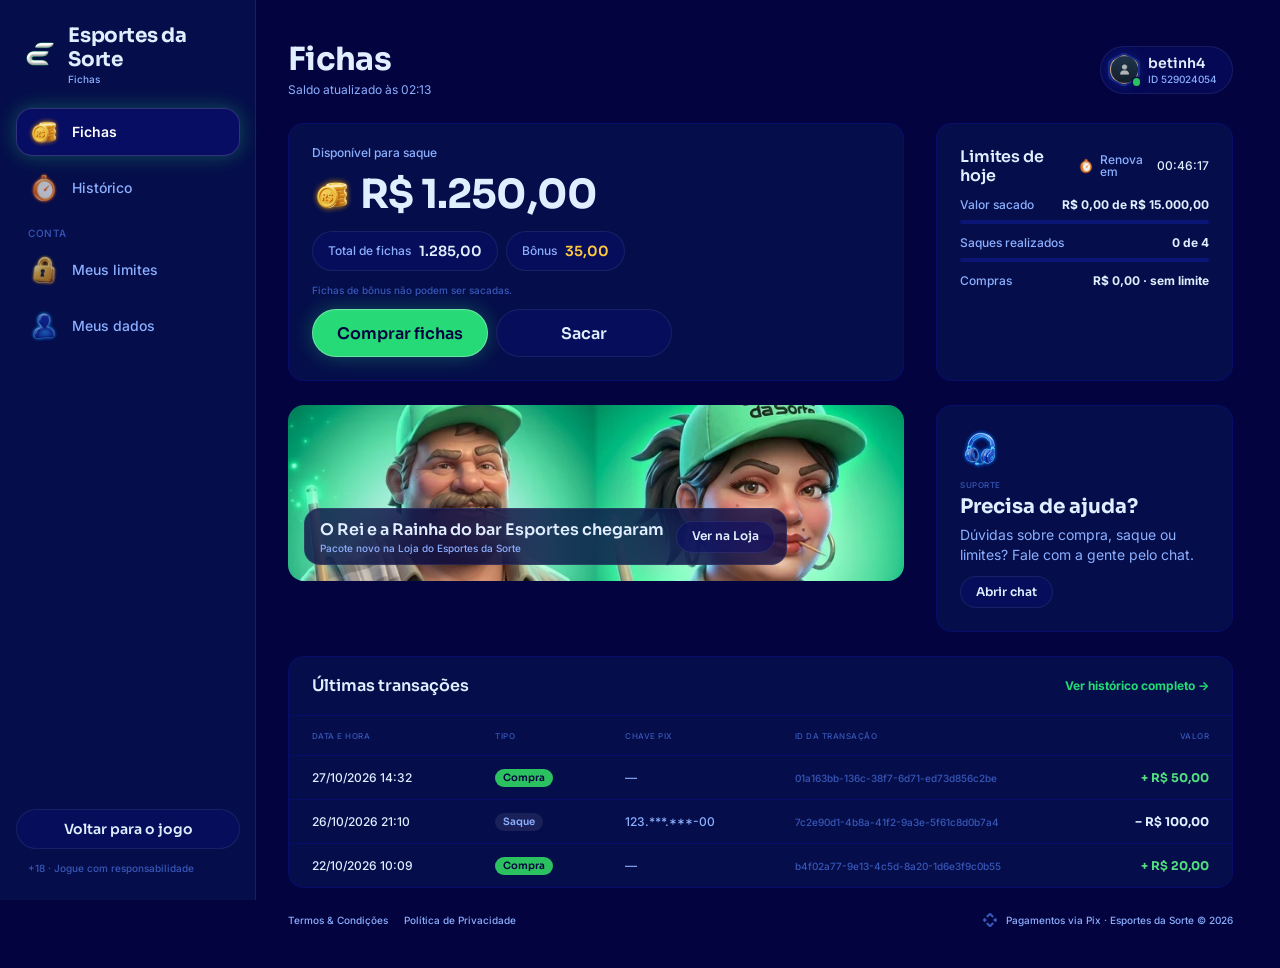
==== commit cb00ff65: "Fundo azul: neutros da marca trocados para a escala azul do kit (03043F…E1EEFF), abertura e vídeo de" ====
--- a/fichas/index.html
+++ b/fichas/index.html
@@ -4,7 +4,7 @@
 <meta charset="utf-8">
 <meta name="viewport" content="width=device-width, initial-scale=1, viewport-fit=cover">
 <meta name="robots" content="noindex, nofollow">
-<meta name="theme-color" content="#101112">
+<meta name="theme-color" content="#03043f">
 <title>Fichas · Esportes da Sorte</title>
 <link rel="icon" href="../assets/ui/logo_icon.webp">
 <link rel="preconnect" href="https://fonts.googleapis.com">
--- a/css/tokens.css
+++ b/css/tokens.css
@@ -2,17 +2,17 @@
 :root{
   color-scheme: dark;
   /* background */
-  --bg-default:#101112; --bg-subtle:#181919; --bg-strong:#212223; --bg-raised:#28292a; --bg-inset:#010101; --bg-highlight:#ffffff14; --bg-chrome:#181919; --bg-divider:#28292a; --bg-band:#00000052;
-  --bga-default-50:#10111280; --bga-default-75:#101112bf; --bga-subtle-50:#18191980; --bga-subtle-75:#181919bf;
-  --bga-strong-25:#21222340; --bga-strong-50:#21222380; --bga-strong-75:#212223bf;
+  --bg-default:#03043f; --bg-subtle:#050e4a; --bg-strong:#080c6a; --bg-raised:#0b1576; --bg-inset:#010101; --bg-highlight:#ffffff14; --bg-chrome:#050e4a; --bg-divider:#0b1576; --bg-band:#00000052;
+  --bga-default-50:#03043f80; --bga-default-75:#03043fbf; --bga-subtle-50:#050e4a80; --bga-subtle-75:#050e4abf;
+  --bga-strong-25:#080c6a40; --bga-strong-50:#080c6a80; --bga-strong-75:#080c6abf;
   --bga-secondary-16:#24d97629; --bga-secondary-32:#24d97652; --bga-accent-12:#ffc8411f;
   /* border */
-  --border-muted:#ffffff14; --border-default:#212223; --border-strong:#383a3b; --border-focus:#28db78;
+  --border-muted:#ffffff14; --border-default:#080c6a; --border-strong:#162b8a; --border-focus:#28db78;
   --border-hl-top:#ffffff29; --border-gold-top:#aef3c0e5; --border-gold-bottom:#28db785c;
   /* text */
-  --text-default:#edeeee; --text-muted:#b0b4b6; --text-link:#24d976; --text-subtle:#5d6062; --text-disabled:#454849;
+  --text-default:#e1eeff; --text-muted:#8cafff; --text-link:#24d976; --text-subtle:#3857b9; --text-disabled:#223b9b;
   --text-brand:#24d976; --text-success:#52de7e; --text-error:#ff6b6e; --text-prize:#ffc841;
-  --text-on-color:#ffffff; --text-on-color-muted:#ffffffd9; --text-on-color-subtle:#ffffffb2; --text-on-light:#101112;
+  --text-on-color:#ffffff; --text-on-color-muted:#ffffffd9; --text-on-color-subtle:#ffffffb2; --text-on-light:#03043f;
   /* system */
   --sys-info:#3be682; --sys-success:#2cc160; --sys-success-strong:#8cf0a9; --sys-warning:#ffbe2e; --sys-error:#ef4452;
   --sysa-success-25:#2cc16040; --sysa-error-25:#ef445240; --sysa-info-25:#3b74f540;
@@ -22,12 +22,12 @@
   --shadow-faint:#0000001f; --shadow-subtle:#0000003d; --shadow:#00000066; --shadow-strong:#00000080;
   --glow-info:#28db7852; --glow-accent:#ffbe2e52; --glow-success:#52de7ea3; --glow-gold:#24d97652; --glow-blue:#24d976; --glow-red:#ff6b6e;
   /* surfaces */
-  --surface-card-top:#181919; --surface-card-bottom:#101112; --surface-elevated-top:#28292a; --surface-elevated-bottom:#181919;
+  --surface-card-top:#050e4a; --surface-card-bottom:#03043f; --surface-elevated-top:#0b1576; --surface-elevated-bottom:#050e4a;
   /* buttons */
   --btn-primary-top:#28db78; --btn-primary-bg:#2b7d4a; --btn-secondary-border:#3be682;
-  --btn-disabled-top:#28292a; --btn-disabled-bg:#28292a; --btn-disabled-text:#454849;
+  --btn-disabled-top:#0b1576; --btn-disabled-bg:#0b1576; --btn-disabled-text:#223b9b;
   /* tabs */
-  --tab-default-text:#b0b4b6; --tab-container:#212223; --input-border:#212223;
+  --tab-default-text:#8cafff; --tab-container:#080c6a; --input-border:#080c6a;
   --tab-padrao:#28db78; --tab-padrao-tint:#28db783d; --tab-rosa:#e93d82; --tab-rosa-tint:#e93d823d;
   /* games */
   --game-truco:#e5484d; --game-paulista:#3b74f5; --game-cacheta:#8752f2; --game-tranca:#2cc160; --game-buraco:#1f9a4a;
@@ -39,7 +39,7 @@
   /* stake / table */
   --stake-padrao-top:#1f5833; --stake-padrao-bottom:#132d1b; --stake-iniciante-top:#1f9a4a; --stake-iniciante-bottom:#1f502c;
   --table-card-top:#1f5a4a; --table-card-bottom:#0f2e2a; --table-stake:#ffc841;
-  --plus-bg:#52de7e; --plus-icon:#101112;
+  --plus-bg:#52de7e; --plus-icon:#03043f;
   /* cards */
   --card-face:#ffffff; --card-border:#9ea2a4; --suit-red:#c72c3d; --suit-black:#141922; --back-top:#26693e; --back-bottom:#113c21;
   /* seat timer */
@@ -49,7 +49,7 @@
   --f-ui:"Inter", system-ui, -apple-system, sans-serif;
   --f-call:"Industry", "Sora", sans-serif;
   /* marca · Esportes da Sorte (sobrescreve) */
-  --back-top:#174a29; --back-bottom:#121b14; --btn-primary-text:#101112; --btn-primary-bg:#24d976; --crew-nobru:#3BE682; --crew-inhui:#3BE682; --crew-rainhaeds:#24D976;
+  --back-top:#174a29; --back-bottom:#121b14; --btn-primary-text:#03043f; --btn-primary-bg:#24d976; --crew-nobru:#3BE682; --crew-inhui:#3BE682; --crew-rainhaeds:#24D976;
 }
 /* estilos de texto do DS */
 .t-d3xl{font:700 64px/1.2 var(--f-display);letter-spacing:-.02em}
--- a/css/ui.css
+++ b/css/ui.css
@@ -41,8 +41,8 @@
 .hdr .side{position:relative;flex:1;min-width:0;display:flex;align-items:center;gap:4px}
 .hdr .logo{width:24px;height:36px;display:grid;place-items:center;flex:none}
 .hdr .logo img{width:25px;height:24px}
-.cpill{flex:1;min-width:0;height:34px;display:flex;align-items:center;gap:2px;padding:4px;border-radius:999px;background:linear-gradient(90deg,#52de7e1a,#21222306),var(--bga-strong-50);box-shadow:inset 0 0 0 1px var(--border-muted);overflow:hidden}
-.cpill.bonus{padding:4px 8px 4px 4px;background:linear-gradient(90deg,#21222306,#ffc8411a),var(--bga-strong-50)}
+.cpill{flex:1;min-width:0;height:34px;display:flex;align-items:center;gap:2px;padding:4px;border-radius:999px;background:linear-gradient(90deg,#52de7e1a,#080c6a06),var(--bga-strong-50);box-shadow:inset 0 0 0 1px var(--border-muted);overflow:hidden}
+.cpill.bonus{padding:4px 8px 4px 4px;background:linear-gradient(90deg,#080c6a06,#ffc8411a),var(--bga-strong-50)}
 .cpill .ic{width:24px;height:24px}
 .cpill .t{flex:1;min-width:0;display:flex;flex-direction:column;gap:2px;text-align:left}
 .cpill .t small{font:500 8px/1 var(--f-ui);color:var(--text-muted)}
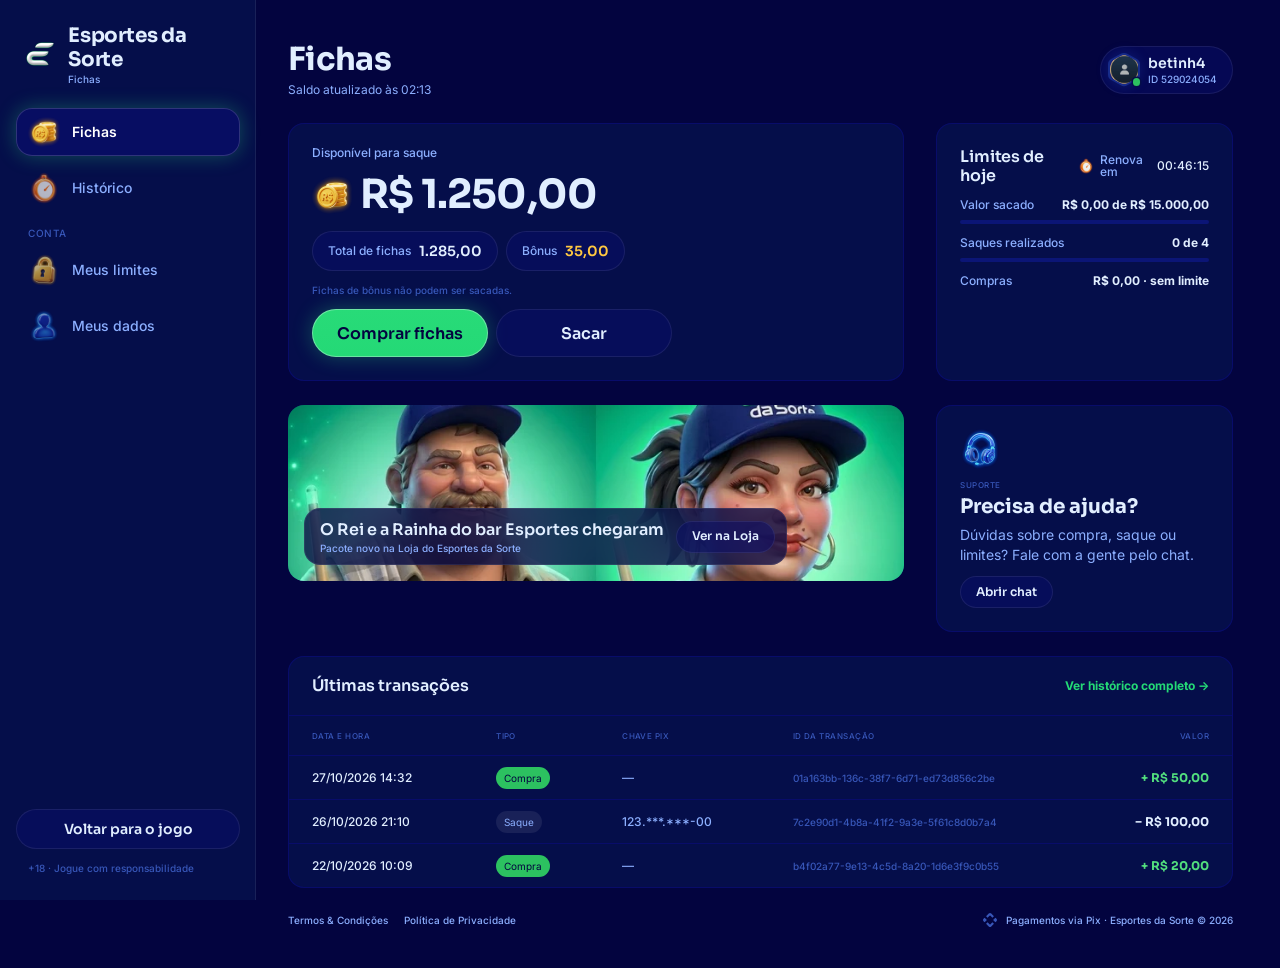
==== commit b35875c4: "Header: saldo com dropdown (Saldo total, geral, Bônus, Bônus Fidelidade, livre pra saque, Sacar | Co" ====
--- a/fichas/index.html
+++ b/fichas/index.html
@@ -10,9 +10,9 @@
 <link rel="preconnect" href="https://fonts.googleapis.com">
 <link rel="preconnect" href="https://fonts.gstatic.com" crossorigin>
 <link rel="stylesheet" href="https://fonts.googleapis.com/css2?family=Inter:wght@400;500;600;700&family=Sora:wght@600;700;800&display=swap">
-<link rel="stylesheet" href="../css/tokens.css?v=20261027h">
-<link rel="stylesheet" href="../css/ui.css?v=20261027h">
-<link rel="stylesheet" href="fichas.css?v=20261027h">
+<link rel="stylesheet" href="../css/tokens.css?v=20261117d">
+<link rel="stylesheet" href="../css/ui.css?v=20261117d">
+<link rel="stylesheet" href="fichas.css?v=20261117d">
 </head>
 <body>
 <svg width="0" height="0" style="position:absolute" aria-hidden="true">
@@ -35,6 +35,6 @@
 <div class="veil" id="veil" hidden><section class="drawer" id="drawer" role="dialog" aria-modal="true"></section></div>
 <div class="toast" id="toast"><span class="hint-pill" id="toastTxt"></span></div>
 
-<script src="fichas.js?v=20261027h"></script>
+<script src="fichas.js?v=20261117d"></script>
 </body>
 </html>
--- a/css/tokens.css
+++ b/css/tokens.css
@@ -32,7 +32,7 @@
   /* games */
   --game-truco:#e5484d; --game-paulista:#3b74f5; --game-cacheta:#8752f2; --game-tranca:#2cc160; --game-buraco:#1f9a4a;
   --game-poker:#0fa968; --game-sinuca:#2fa35a; --game-todos:#3be682; --game-domino:#14b8a6; --game-dama:#f76b15; --game-xadrez:#5b6cff;
-  --game-paulista-tint:#3b74f53d; --game-truco-tint:#e5484d3d; --game-cacheta-tint:#8752f23d; --game-buraco-tint:#1f9a4a3d;
+  --game-paulista-tint:#3b74f53d; --game-truco-tint:#e5484d3d; --game-cacheta-tint:#8752f23d; --game-buraco-tint:#1f9a4a3d; --game-poker-tint:#0fa9683d; --game-sinuca-tint:#2fa35a3d;
   /* crew */
   --crew-engenheiro:#4fb3ff; --crew-comandante:#f5c542; --crew-piloto:#ff5a36; --crew-navegador:#e86bff; --crew-explorador:#4dffb8;
   --crew-bar:#ff9f43; --crew-reis:#34d399; --crew-nobru:#3d8bff; --crew-inhui:#ff4fb0;
@@ -40,6 +40,7 @@
   --stake-padrao-top:#1f5833; --stake-padrao-bottom:#132d1b; --stake-iniciante-top:#1f9a4a; --stake-iniciante-bottom:#1f502c;
   --table-card-top:#1f5a4a; --table-card-bottom:#0f2e2a; --table-stake:#ffc841;
   --plus-bg:#52de7e; --plus-icon:#03043f;
+  --btn-success-top:#52de7e; --btn-success-bg:#1f9a4a; /* DS button-glass ☰ Type=Success (Comprar) */
   /* cards */
   --card-face:#ffffff; --card-border:#9ea2a4; --suit-red:#c72c3d; --suit-black:#141922; --back-top:#26693e; --back-bottom:#113c21;
   /* seat timer */
@@ -49,7 +50,7 @@
   --f-ui:"Inter", system-ui, -apple-system, sans-serif;
   --f-call:"Industry", "Sora", sans-serif;
   /* marca · Esportes da Sorte (sobrescreve) */
-  --back-top:#174a29; --back-bottom:#121b14; --btn-primary-text:#03043f; --btn-primary-bg:#24d976; --crew-nobru:#3BE682; --crew-inhui:#3BE682; --crew-rainhaeds:#24D976;
+  --back-top:#162b8a; --back-bottom:#050e4a; --btn-primary-text:#03043f; --btn-primary-bg:#24d976; --crew-nobru:#3BE682; --crew-inhui:#3BE682; --crew-rainhaeds:#24D976;
 }
 /* estilos de texto do DS */
 .t-d3xl{font:700 64px/1.2 var(--f-display);letter-spacing:-.02em}
--- a/css/ui.css
+++ b/css/ui.css
@@ -8,6 +8,7 @@
 [role="button"]{cursor:pointer;-webkit-tap-highlight-color:transparent;-webkit-user-select:none;user-select:none;outline:0}
 input{font:inherit;color:inherit;border:0;background:none;outline:0;padding:0;margin:0;min-width:0}
 img,video{display:block;max-width:100%;user-select:none;-webkit-user-drag:none}
+video::-webkit-media-controls,video::-webkit-media-controls-start-playback-button,video::-webkit-media-controls-overlay-play-button{display:none!important;-webkit-appearance:none} /* sem botão de play: os vídeos são fundo */
 svg{display:block}
 [hidden]{display:none!important}
 .ic{flex:none;object-fit:contain;pointer-events:none}
@@ -50,6 +51,45 @@
 .cpill.bonus .t b{color:var(--text-prize)}
 .cpill .plus{width:20px;height:20px;border-radius:10px;background:var(--plus-bg);display:grid;place-items:center;flex:none}
 .cpill .plus svg{width:12px;height:12px;fill:var(--plus-icon)}
+/* saldo com seta: abre o dropdown (DS header-game ◉ Expanded) */
+.cpill .chev{width:20px;height:20px;display:grid;place-items:center;flex:none}
+.cpill .chev svg{width:10px;height:10px;fill:var(--text-muted);transform:rotate(90deg);transition:transform .2s}
+.cpill.open{box-shadow:inset 0 0 0 1px var(--border-strong)} .cpill.open .chev svg{transform:rotate(-90deg)}
+.hdr .hbuy{flex:1;min-width:0}
+/* dropdown do saldo (DS balance-panel) · celular: preso embaixo do header */
+.baldrop{position:absolute;left:0;right:0;top:64px;bottom:0;z-index:45;background:var(--bga-default-75);animation:fade .15s both}
+.balp{display:flex;flex-direction:column;gap:16px;max-height:100%;overflow:auto;padding:16px 16px 24px;background:var(--bg-subtle);border-radius:0 0 24px 24px;box-shadow:inset 0 -1px 0 var(--hl-subtle),0 16px 40px rgba(0,0,0,.4);animation:balIn .22s cubic-bezier(.2,.8,.2,1) both}
+@keyframes balIn{from{transform:translateY(-12px);opacity:0}}
+.balp .top{display:flex;justify-content:space-between;align-items:flex-start}
+.balp .top small{font:500 12px/1.2 var(--f-ui);color:var(--text-muted)}
+.balp .tv{display:flex;align-items:center;gap:8px;margin-top:4px}
+.balp .tv b{font:700 32px/1.2 var(--f-display);letter-spacing:-.02em;font-variant-numeric:tabular-nums}
+.balp .eye,.balp .x{display:grid;place-items:center;width:28px;height:28px}
+.balp .eye svg{width:20px;height:20px;fill:var(--text-muted)}
+.balp .x svg{width:12px;height:12px;fill:var(--text-muted);transform:rotate(-90deg)}
+.balp .rows{display:flex;flex-direction:column;gap:12px}
+.balp .kv{display:flex;justify-content:space-between;gap:12px;font:400 14px/1.4 var(--f-ui);color:var(--text-muted)}
+.balp .kv b{font-weight:400;color:var(--text-default);font-variant-numeric:tabular-nums;text-align:right}
+.balp hr{border:0;height:1px;background:var(--border-muted);margin:0}
+.balp .acts{display:flex;gap:12px} .balp .acts .btn{flex:1}
+/* Bônus Fidelidade (DS _loyalty-bonus): Resgatar quando tem valor · Juntando com a seta que abre as regras */
+.fid{display:flex;flex-direction:column;gap:12px;padding:8px 12px 8px 8px;border-radius:24px;background:var(--bga-strong-50);box-shadow:inset 0 0 0 1px var(--border-muted)}
+.fid.ready{flex-direction:row;align-items:center;gap:8px}
+.fid .ic{width:28px;height:28px;flex:none}
+.fid .t{flex:1;min-width:0;display:flex;flex-direction:column;gap:2px;text-align:left}
+.fid .t b{font:400 14px/1.3 var(--f-ui);color:var(--text-default)}
+.fid .t small{font:500 10px/1.2 var(--f-ui);color:var(--text-muted)}
+.fid .v{font:400 14px/1 var(--f-ui);font-variant-numeric:tabular-nums}
+.fid .row{display:flex;align-items:center;gap:8px;width:100%}
+.fid .chev{width:20px;height:20px;display:grid;place-items:center;flex:none}
+.fid .chev svg{width:10px;height:10px;fill:var(--text-muted);transform:rotate(90deg);transition:transform .2s}
+.fid.open{border-radius:16px;padding:8px 12px 12px 8px} .fid.open .chev svg{transform:rotate(-90deg)}
+.fid .more{display:flex;flex-direction:column;gap:12px}
+.fid .wk{display:flex;flex-direction:column;gap:4px;padding:12px;border-radius:12px;background:var(--bga-default-50);box-shadow:inset 0 0 0 1px var(--border-muted)}
+.fid .wk small{font:500 12px/1.2 var(--f-ui);color:var(--text-muted)}
+.fid .wk b{font:700 20px/1.2 var(--f-display);color:var(--text-prize);font-variant-numeric:tabular-nums}
+.fid p{margin:0;font:400 12px/1.5 var(--f-ui);color:var(--text-muted)}
+.fid .kv{font-size:12px}
 .hbell{position:relative;width:36px;height:36px;border-radius:18px;background:var(--bga-strong-50);box-shadow:inset 0 0 0 1px var(--border-muted);display:grid;place-items:center;flex:none}
 .hbell .ic{width:28px;height:28px}
 .hbell i{position:absolute;left:28px;top:0;width:8px;height:8px;border-radius:50%;background:var(--notification-error)}
@@ -122,6 +162,7 @@
 .btn.m44{height:44px;border-radius:22px}
 .btn.pri{background:linear-gradient(180deg,var(--btn-primary-top),var(--btn-primary-bg));box-shadow:inset 0 0 0 1px var(--hl),0 0 20px var(--glow-info);color:var(--btn-primary-text)}
 .btn.sec{background:var(--bga-strong-50);box-shadow:inset 0 0 0 1px var(--border-muted);color:var(--text-default)}
+.btn.ok{background:linear-gradient(180deg,var(--btn-success-top),var(--btn-success-bg));box-shadow:inset 0 0 0 1px var(--hl),0 0 20px var(--glow-success);color:#fff}
 .btn:disabled,.btn.dis{background:var(--btn-disabled-bg);box-shadow:none;color:var(--btn-disabled-text);pointer-events:none}
 .btn.danger-txt{background:none;box-shadow:none;color:var(--text-error);font:500 14px/1 var(--f-ui)}
 .btn.fill{flex:1;min-width:0}
@@ -136,9 +177,9 @@
 .bicon.s28{width:28px;height:28px;border-radius:14px}.bicon.s28 svg{width:16px;height:16px}
 
 /* ---------- tag ---------- */
-.tag{display:inline-flex;align-items:center;gap:4px;padding:2px 8px;border-radius:999px;font:600 12px/14px var(--f-display);white-space:nowrap;flex:none}
+.tag{display:inline-flex;align-items:center;gap:4px;padding:2px 8px;border-radius:999px;font:400 12px/18px var(--f-ui);white-space:nowrap;flex:none}
 .tag.neutral{background:#ffffff14;color:var(--text-muted)}
-.tag.gold{background:#24d97629;color:var(--text-brand);box-shadow:inset 0 0 0 1px #aef3c08c}
+.tag.gold{padding:3px 8px;background:#24d97629;color:#fff;box-shadow:inset 0 0 0 1px #aef3c08c}
 .tag.success{background:var(--sys-success);color:var(--bg-default)}
 .tag.danger{background:var(--sys-error);color:var(--text-default)}
 .tag.info{background:var(--sys-info);color:var(--text-default)}
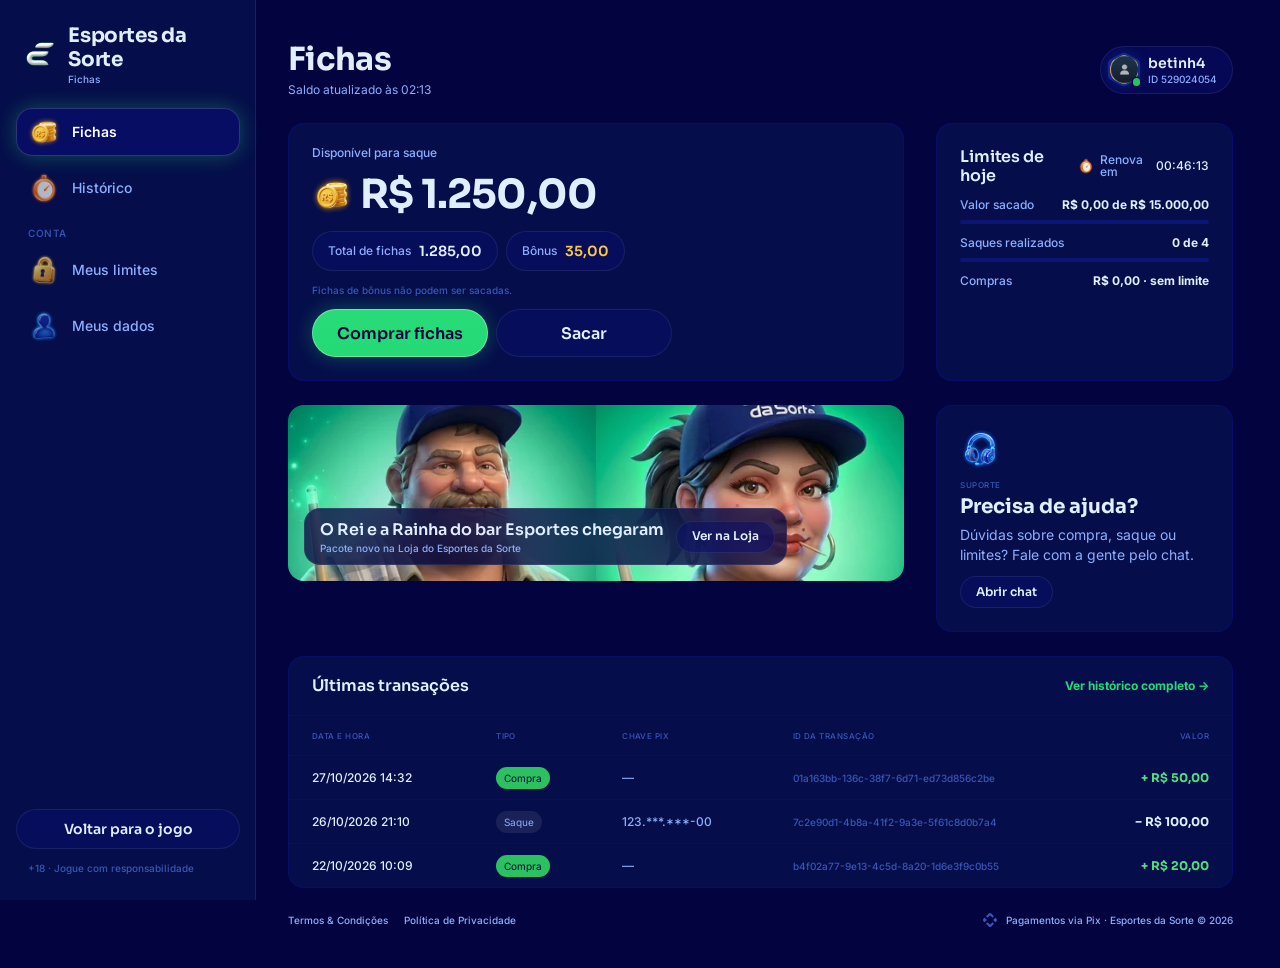
==== commit 10d4776f: "Loja como na produção + promoção: pacotes a R$ 9,90 com as famílias da página Skins, pacote da marca" ====
--- a/fichas/index.html
+++ b/fichas/index.html
@@ -10,9 +10,9 @@
 <link rel="preconnect" href="https://fonts.googleapis.com">
 <link rel="preconnect" href="https://fonts.gstatic.com" crossorigin>
 <link rel="stylesheet" href="https://fonts.googleapis.com/css2?family=Inter:wght@400;500;600;700&family=Sora:wght@600;700;800&display=swap">
-<link rel="stylesheet" href="../css/tokens.css?v=20261117d">
-<link rel="stylesheet" href="../css/ui.css?v=20261117d">
-<link rel="stylesheet" href="fichas.css?v=20261117d">
+<link rel="stylesheet" href="../css/tokens.css?v=20261119a">
+<link rel="stylesheet" href="../css/ui.css?v=20261119a">
+<link rel="stylesheet" href="fichas.css?v=20261119a">
 </head>
 <body>
 <svg width="0" height="0" style="position:absolute" aria-hidden="true">
@@ -35,6 +35,6 @@
 <div class="veil" id="veil" hidden><section class="drawer" id="drawer" role="dialog" aria-modal="true"></section></div>
 <div class="toast" id="toast"><span class="hint-pill" id="toastTxt"></span></div>
 
-<script src="fichas.js?v=20261117d"></script>
+<script src="fichas.js?v=20261119a"></script>
 </body>
 </html>
--- a/css/tokens.css
+++ b/css/tokens.css
@@ -36,6 +36,8 @@
   /* crew */
   --crew-engenheiro:#4fb3ff; --crew-comandante:#f5c542; --crew-piloto:#ff5a36; --crew-navegador:#e86bff; --crew-explorador:#4dffb8;
   --crew-bar:#ff9f43; --crew-reis:#34d399; --crew-nobru:#3d8bff; --crew-inhui:#ff4fb0;
+  /* famílias da página Skins (mesma cor da chamada do Truco) */
+  --crew-laje:#ff7f50; --crew-portaria:#3ddc84; --crew-live:#b45cff; --crew-feira:#ffa62b; --crew-navalha:#ff4fb0; --crew-varzea:#5be37d; --crew-oficina:#3db8ff; --crew-posto:#ff3b4a; --crew-fliper:#a45cff; --crew-grau:#4fa3ff; --crew-palpite:#f2b233;
   /* stake / table */
   --stake-padrao-top:#1f5833; --stake-padrao-bottom:#132d1b; --stake-iniciante-top:#1f9a4a; --stake-iniciante-bottom:#1f502c;
   --table-card-top:#1f5a4a; --table-card-bottom:#0f2e2a; --table-stake:#ffc841;
--- a/css/ui.css
+++ b/css/ui.css
@@ -60,10 +60,9 @@
 .baldrop{position:absolute;left:0;right:0;top:64px;bottom:0;z-index:45;background:var(--bga-default-75);animation:fade .15s both}
 .balp{display:flex;flex-direction:column;gap:16px;max-height:100%;overflow:auto;padding:16px 16px 24px;background:var(--bg-subtle);border-radius:0 0 24px 24px;box-shadow:inset 0 -1px 0 var(--hl-subtle),0 16px 40px rgba(0,0,0,.4);animation:balIn .22s cubic-bezier(.2,.8,.2,1) both}
 @keyframes balIn{from{transform:translateY(-12px);opacity:0}}
-.balp .top{display:flex;justify-content:space-between;align-items:flex-start}
+.balp .top{display:flex;justify-content:space-between;align-items:center}
 .balp .top small{font:500 12px/1.2 var(--f-ui);color:var(--text-muted)}
-.balp .tv{display:flex;align-items:center;gap:8px;margin-top:4px}
-.balp .tv b{font:700 32px/1.2 var(--f-display);letter-spacing:-.02em;font-variant-numeric:tabular-nums}
+.balp .tv{display:flex;align-items:center;gap:4px}
 .balp .eye,.balp .x{display:grid;place-items:center;width:28px;height:28px}
 .balp .eye svg{width:20px;height:20px;fill:var(--text-muted)}
 .balp .x svg{width:12px;height:12px;fill:var(--text-muted);transform:rotate(-90deg)}
